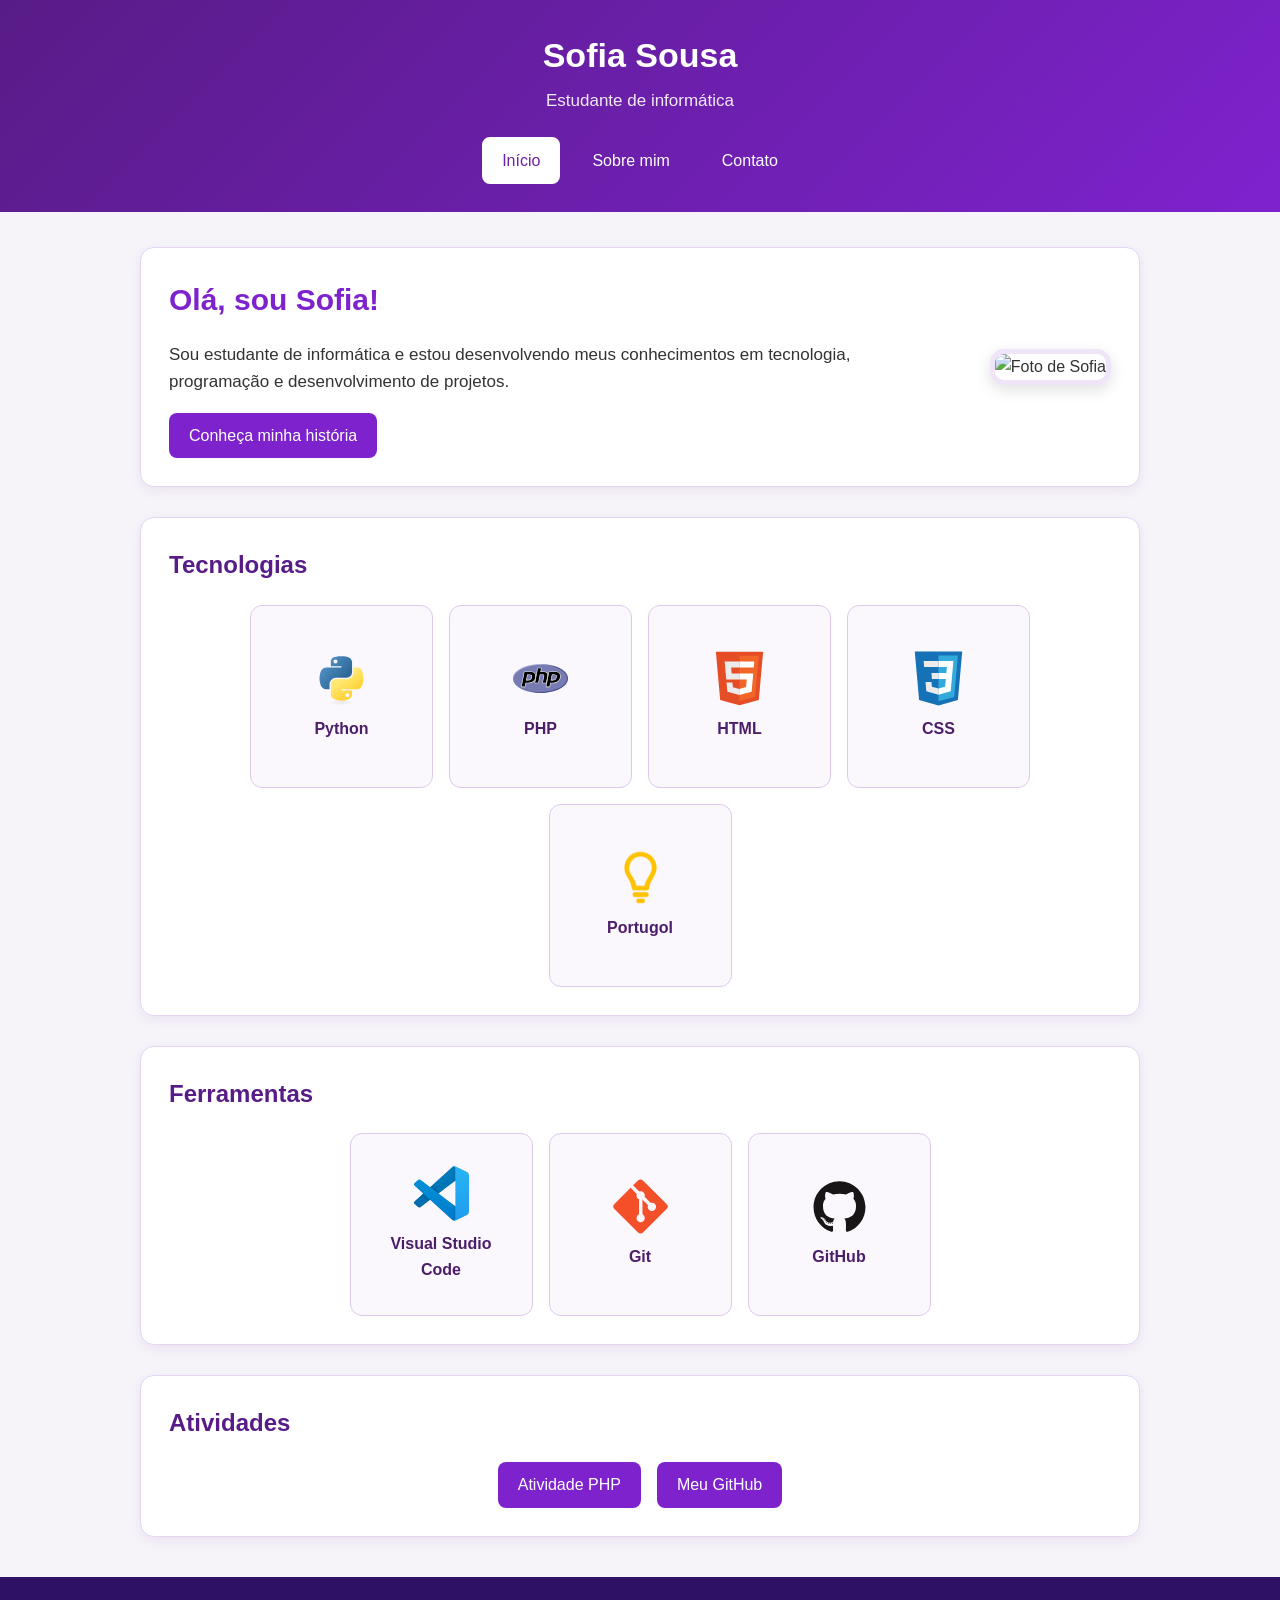
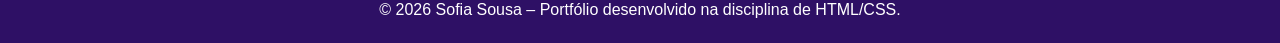
==== index.html @ a5044826 "commit 1" ====
<!DOCTYPE html>
<html lang="pt-BR">

<head>
    <meta charset="UTF-8">
    <title>Início - Sofia</title>
    <link rel="stylesheet" href="css/style.css">
</head>

<body>
    <header>
        <div class="cabecalho">
            <h1>Sofia Sousa</h1>
            <h2>Estudante de informática</h2>
        </div>

        <nav>
            <a href="index.html" class="ativo" aria-current="page">Início</a>
            <a href="sobre.html">Sobre mim</a>
            <a href="contato.html">Contato</a>
        </nav>
    </header>

    <main>
        <section class="introducao">
            <div>
                <h3>Olá, sou Sofia!</h3>
                <p>Sou estudante de informática e estou desenvolvendo meus conhecimentos em tecnologia,
                    programação e desenvolvimento de projetos.</p>
                <a class="botao" href="sobre.html">Conheça minha história</a>
            </div>

            <figure class="foto">
                <img src="https://i.postimg.cc/mDVMmvfG/Whats-App-Image-2026-09-27-at-16-20-35.jpg"
                    alt="Foto de Sofia" width="300" height="390">
            </figure>
        </section>

        <section>
            <h2>Tecnologias</h2>

            <div class="lista-cards">
                <div class="card tecnologia">
                    <img src="img/python.svg"
                        alt="Logo do Python">
                    <strong>Python</strong>
                </div>

                <div class="card tecnologia">
                    <img src="img/php.svg"
                        alt="Logo do PHP">
                    <strong>PHP</strong>
                </div>

                <div class="card tecnologia">
                    <img src="img/html5.svg"
                        alt="Logo do HTML5">
                    <strong>HTML</strong>
                </div>

                <div class="card tecnologia">
                    <img src="img/css3.svg"
                        alt="Logo do CSS3">
                    <strong>CSS</strong>
                </div>

                <div class="card tecnologia">
                    <img src="img/portugol.png"
                        alt="Logo do Portugol">
                    <strong>Portugol</strong>
                </div>
            </div>
        </section>

        <section>
            <h2>Ferramentas</h2>

            <div class="lista-cards">
                <div class="card tecnologia">
                    <img src="img/vscode.svg"
                        alt="Logo do Visual Studio Code">
                    <strong>Visual Studio Code</strong>
                </div>

                <div class="card tecnologia">
                    <img src="img/git.svg"
                        alt="Logo do Git">
                    <strong>Git</strong>
                </div>

                <div class="card tecnologia">
                    <img src="img/github.svg"
                        alt="Logo do GitHub">
                    <strong>GitHub</strong>
                </div>
            </div>
        </section>

        <section>
            <h2>Atividades</h2>
            <div class="lista-cards">
                <a class="botao" href="https://github.com/Sofqwz/php" target="_blank">Atividade PHP</a>
                <a class="botao" href="https://github.com/Sofqwz" target="_blank">Meu GitHub</a>
            </div>
        </section>
    </main>

    <footer>
        <p>© 2026 Sofia Sousa – Portfólio desenvolvido na disciplina de HTML/CSS.</p>
    </footer>
</body>

</html>
---- css/style.css ----
body {
    margin: 0;
    font-family: Arial, sans-serif;
    background-color: #f6f3f9;
    color: #333;
    line-height: 1.6;
}

a {
    text-decoration: none;
    color: #6b21a8;
}

header {
    background: linear-gradient(135deg, #581c87, #7e22ce);
    color: white;
    padding: 28px 20px;
    text-align: center;
}

.cabecalho h1 {
    margin: 0;
    font-size: 34px;
}

.cabecalho h2 {
    margin: 5px 0 0;
    font-size: 17px;
    font-weight: normal;
    opacity: 0.9;
}

nav {
    display: flex;
    justify-content: center;
    gap: 12px;
    margin-top: 22px;
    flex-wrap: wrap;
}

nav a {
    color: white;
    padding: 9px 18px;
    border: 2px solid transparent;
    border-radius: 8px;
    transition: 0.2s;
}

nav a:hover,
nav a.ativo {
    background-color: white;
    color: #6b21a8;
    border-color: white;
}

main {
    max-width: 1000px;
    margin: 35px auto;
    padding: 0 20px;
}

section {
    background-color: white;
    padding: 28px;
    margin-bottom: 30px;
    border: 1px solid #e5d5f2;
    border-radius: 14px;
    box-shadow: 0 4px 12px rgba(88, 28, 135, 0.07);
}

section h2 {
    color: #581c87;
    margin-top: 0;
    margin-bottom: 20px;
}

.introducao {
    display: flex;
    align-items: center;
    justify-content: space-between;
    gap: 35px;
    flex-wrap: wrap;
}

.introducao > div {
    flex: 1;
    min-width: 280px;
}

.introducao h3 {
    color: #7e22ce;
    font-size: 30px;
    margin: 0 0 10px;
}

.introducao p {
    font-size: 17px;
}

.foto {
    margin: 0;
}

.foto img {
    width: 300px;
    height: 390px;
    object-fit: cover;
    border-radius: 14px;
    border: 5px solid #f0e4f8;
    box-shadow: 0 5px 15px rgba(0, 0, 0, 0.12);
}

.lista-cards {
    display: flex;
    justify-content: center;
    gap: 16px;
    flex-wrap: wrap;
}

.card {
    background-color: #fbf8fd;
    border: 1px solid #dfc8ef;
    border-radius: 12px;
    padding: 18px;
    min-width: 135px;
    text-align: center;
    transition: 0.2s;
}

.card:hover {
    transform: translateY(-3px);
    border-color: #b77ad9;
    box-shadow: 0 5px 12px rgba(88, 28, 135, 0.10);
}

.tecnologia {
    width: 145px;
    min-height: 145px;
    display: flex;
    flex-direction: column;
    justify-content: center;
    align-items: center;
    gap: 10px;
}

.tecnologia img {
    width: 55px;
    height: 55px;
    object-fit: contain;
}

.tecnologia strong {
    color: #4c1d69;
}

.botao {
    display: inline-block;
    background-color: #7e22ce;
    color: white;
    padding: 10px 20px;
    border-radius: 8px;
    transition: 0.2s;
}

.botao:hover {
    background-color: #581c87;
    transform: translateY(-2px);
}

.apresentacao {
    display: flex;
    align-items: center;
    gap: 28px;
    flex-wrap: wrap;
}

.apresentacao > div:first-child {
    width: 100%;
}

.foto-sofia {
    margin: 0;
}

.foto-sofia img {
    width: 400px;
    max-width: 100%;
    height: 290px;
    object-fit: cover;
    border-radius: 14px;
    border: 5px solid #f0e4f8;
    box-shadow: 0 5px 15px rgba(0, 0, 0, 0.10);
}

.texto-apresentacao {
    flex: 1;
    min-width: 280px;
}

.texto-apresentacao p {
    text-align: justify;
    margin-top: 0;
    margin-bottom: 18px;
}

.contato-card {
    flex: 1;
    min-width: 250px;
}

.contato-card p {
    margin: 7px 0;
}

footer {
    background-color: #2e1065;
    color: white;
    text-align: center;
    padding: 20px 15px;
    margin-top: 40px;
}

footer p {
    margin: 0;
}
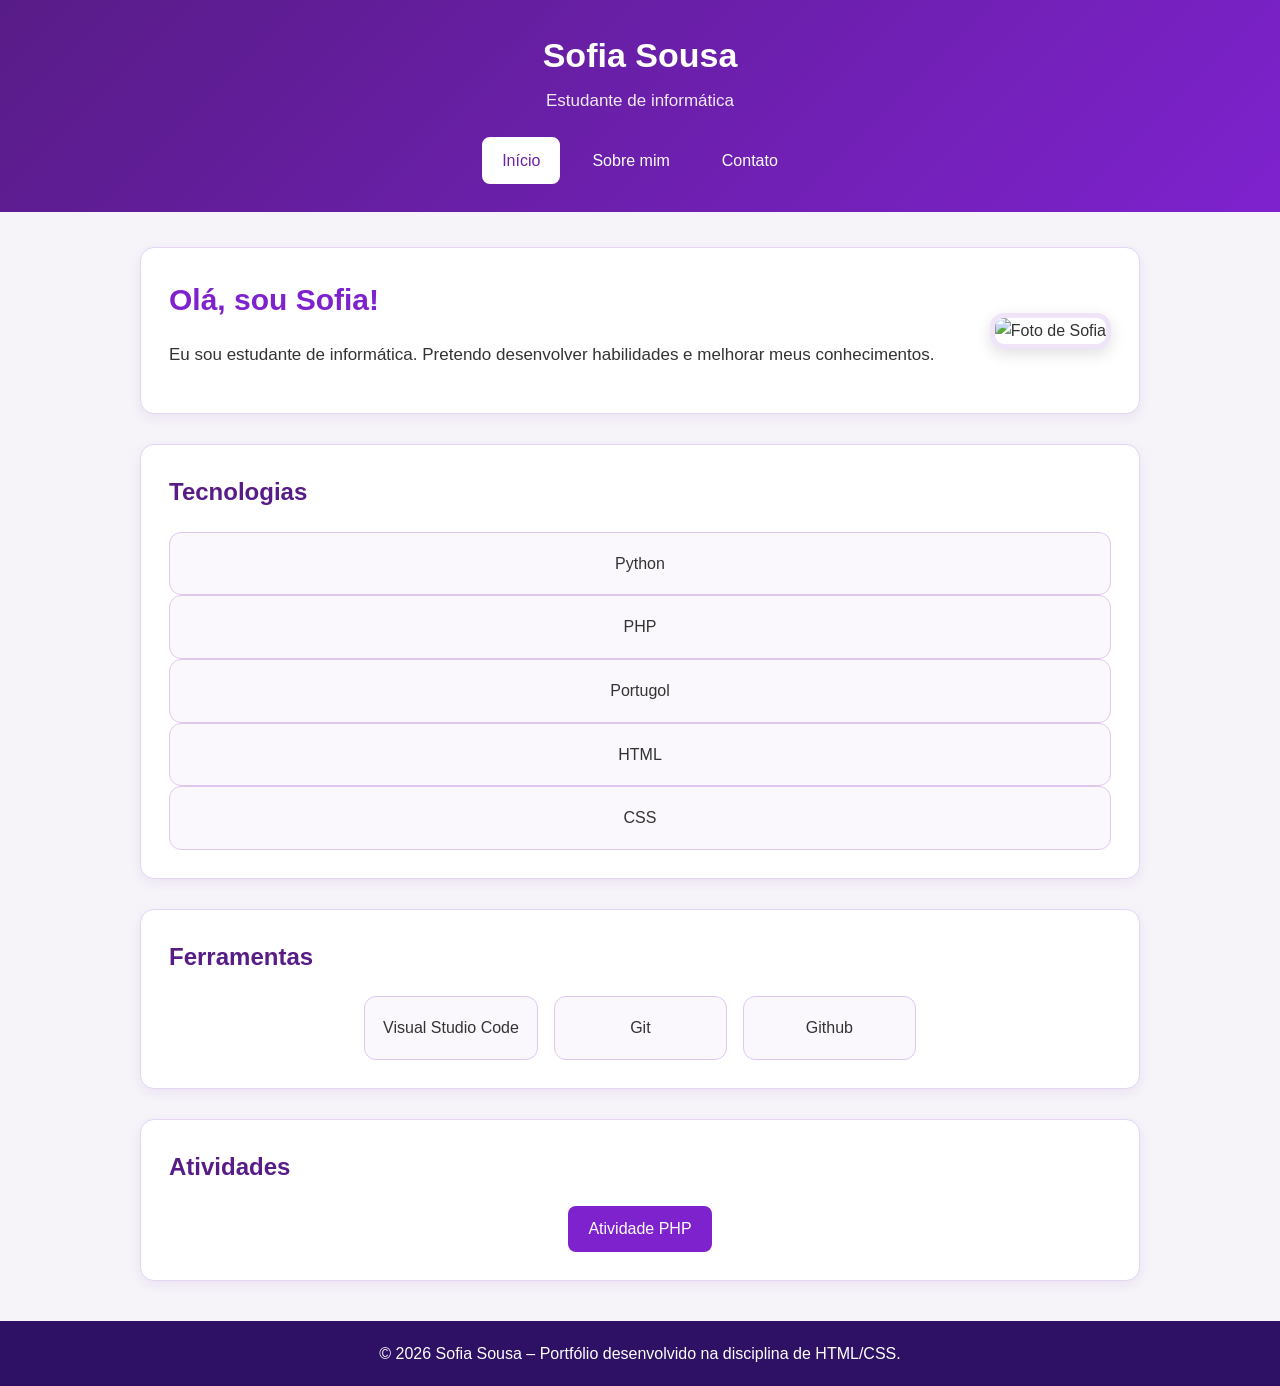
==== commit c3d41d67: "commit 2" ====
--- a/index.html
+++ b/index.html
@@ -1,113 +1,66 @@
-<!DOCTYPE html>
-<html lang="pt-BR">
-
-<head>
-    <meta charset="UTF-8">
-    <title>Início - Sofia</title>
-    <link rel="stylesheet" href="css/style.css">
-</head>
-
-<body>
-    <header>
-        <div class="cabecalho">
-            <h1>Sofia Sousa</h1>
-            <h2>Estudante de informática</h2>
-        </div>
-
-        <nav>
-            <a href="index.html" class="ativo" aria-current="page">Início</a>
-            <a href="sobre.html">Sobre mim</a>
-            <a href="contato.html">Contato</a>
-        </nav>
-    </header>
-
-    <main>
-        <section class="introducao">
-            <div>
-                <h3>Olá, sou Sofia!</h3>
-                <p>Sou estudante de informática e estou desenvolvendo meus conhecimentos em tecnologia,
-                    programação e desenvolvimento de projetos.</p>
-                <a class="botao" href="sobre.html">Conheça minha história</a>
-            </div>
-
-            <figure class="foto">
-                <img src="https://i.postimg.cc/mDVMmvfG/Whats-App-Image-2026-09-27-at-16-20-35.jpg"
-                    alt="Foto de Sofia" width="300" height="390">
-            </figure>
-        </section>
-
-        <section>
-            <h2>Tecnologias</h2>
-
-            <div class="lista-cards">
-                <div class="card tecnologia">
-                    <img src="img/python.svg"
-                        alt="Logo do Python">
-                    <strong>Python</strong>
-                </div>
-
-                <div class="card tecnologia">
-                    <img src="img/php.svg"
-                        alt="Logo do PHP">
-                    <strong>PHP</strong>
-                </div>
-
-                <div class="card tecnologia">
-                    <img src="img/html5.svg"
-                        alt="Logo do HTML5">
-                    <strong>HTML</strong>
-                </div>
-
-                <div class="card tecnologia">
-                    <img src="img/css3.svg"
-                        alt="Logo do CSS3">
-                    <strong>CSS</strong>
-                </div>
-
-                <div class="card tecnologia">
-                    <img src="img/portugol.png"
-                        alt="Logo do Portugol">
-                    <strong>Portugol</strong>
-                </div>
-            </div>
-        </section>
-
-        <section>
-            <h2>Ferramentas</h2>
-
-            <div class="lista-cards">
-                <div class="card tecnologia">
-                    <img src="img/vscode.svg"
-                        alt="Logo do Visual Studio Code">
-                    <strong>Visual Studio Code</strong>
-                </div>
-
-                <div class="card tecnologia">
-                    <img src="img/git.svg"
-                        alt="Logo do Git">
-                    <strong>Git</strong>
-                </div>
-
-                <div class="card tecnologia">
-                    <img src="img/github.svg"
-                        alt="Logo do GitHub">
-                    <strong>GitHub</strong>
-                </div>
-            </div>
-        </section>
-
-        <section>
-            <h2>Atividades</h2>
-            <div class="lista-cards">
-                <a class="botao" href="https://github.com/Sofqwz/php" target="_blank">Atividade PHP</a>
-                <a class="botao" href="https://github.com/Sofqwz" target="_blank">Meu GitHub</a>
-            </div>
-        </section>
-    </main>
-
-    <footer>
-        <p>© 2026 Sofia Sousa – Portfólio desenvolvido na disciplina de HTML/CSS.</p>
-    </footer>
-</body>
-
-</html>
+<!DOCTYPE html>
+<html lang="en">
+<head>
+    <meta charset="UTF-8">
+    <meta name="viewport" content="width=device-width, initial-scale=1.0">
+    <title>Início - Sofia</title>
+    <link rel="stylesheet" href="css/style.css">
+</head>
+<body>
+    <header>
+        <div class="cabecalho">
+            <h1>Sofia Sousa</h1>
+            <h2>Estudante de informática</h2>
+        </div>
+        <nav>
+            <a href="index.html" class="ativo" aria-current="page">Início</a>
+            <a href="sobre.html">Sobre mim</a>
+            <a href="contato.html">Contato</a>
+        </nav>
+    </header>   
+
+    <main>
+        <section class="introducao">
+
+                <div>
+                    <h3>Olá, sou Sofia!</h3>
+                    <p>Eu sou estudante de informática. Pretendo desenvolver habilidades e melhorar meus conhecimentos.</p>
+                </div>
+                <figure class="foto">
+                    <img src="https://i.postimg.cc/6Q4q8MKs/Whats-App-Image-2026-09-27-at-16-20-34-(1).jpg" alt="Foto de Sofia" width="300" height="420">
+                </figure>
+                
+            </section>
+
+            <section>
+                <h2>Tecnologias</h2>
+                <div class="lista-cards"></div>
+                    <div class="card"> Python </div>
+                    <div class="card"> PHP </div>   
+                    <div class="card"> Portugol </div>
+                    <div class="card"> HTML </div>
+                    <div class="card"> CSS </div>
+            </section>
+            <section>
+                <h2>Ferramentas</h2>
+                <div class="lista-cards">
+                    <div class="card"> Visual Studio Code</div>
+                    <div class="card"> Git </div>
+                    <div class="card"> Github </div>
+                </div>
+            </section>
+            <section>
+                <h2>Atividades</h2>
+                <div class="lista-cards">
+                    <a class="botao" href="https://github.com/Sofqwz/php"
+                        target="_blank"> Atividade PHP </a>
+                </div>
+            </section>
+
+    </main>
+
+    <footer>
+      <p>© 2026 Sofia Sousa – Portfólio desenvolvido na disciplina de HTML/CSS. </p>  
+    </footer>
+</body>
+</html>
--- a/css/style.css
+++ b/css/style.css
@@ -1,225 +1,225 @@
-body {
-    margin: 0;
-    font-family: Arial, sans-serif;
-    background-color: #f6f3f9;
-    color: #333;
-    line-height: 1.6;
-}
-
-a {
-    text-decoration: none;
-    color: #6b21a8;
-}
-
-header {
-    background: linear-gradient(135deg, #581c87, #7e22ce);
-    color: white;
-    padding: 28px 20px;
-    text-align: center;
-}
-
-.cabecalho h1 {
-    margin: 0;
-    font-size: 34px;
-}
-
-.cabecalho h2 {
-    margin: 5px 0 0;
-    font-size: 17px;
-    font-weight: normal;
-    opacity: 0.9;
-}
-
-nav {
-    display: flex;
-    justify-content: center;
-    gap: 12px;
-    margin-top: 22px;
-    flex-wrap: wrap;
-}
-
-nav a {
-    color: white;
-    padding: 9px 18px;
-    border: 2px solid transparent;
-    border-radius: 8px;
-    transition: 0.2s;
-}
-
-nav a:hover,
-nav a.ativo {
-    background-color: white;
-    color: #6b21a8;
-    border-color: white;
-}
-
-main {
-    max-width: 1000px;
-    margin: 35px auto;
-    padding: 0 20px;
-}
-
-section {
-    background-color: white;
-    padding: 28px;
-    margin-bottom: 30px;
-    border: 1px solid #e5d5f2;
-    border-radius: 14px;
-    box-shadow: 0 4px 12px rgba(88, 28, 135, 0.07);
-}
-
-section h2 {
-    color: #581c87;
-    margin-top: 0;
-    margin-bottom: 20px;
-}
-
-.introducao {
-    display: flex;
-    align-items: center;
-    justify-content: space-between;
-    gap: 35px;
-    flex-wrap: wrap;
-}
-
-.introducao > div {
-    flex: 1;
-    min-width: 280px;
-}
-
-.introducao h3 {
-    color: #7e22ce;
-    font-size: 30px;
-    margin: 0 0 10px;
-}
-
-.introducao p {
-    font-size: 17px;
-}
-
-.foto {
-    margin: 0;
-}
-
-.foto img {
-    width: 300px;
-    height: 390px;
-    object-fit: cover;
-    border-radius: 14px;
-    border: 5px solid #f0e4f8;
-    box-shadow: 0 5px 15px rgba(0, 0, 0, 0.12);
-}
-
-.lista-cards {
-    display: flex;
-    justify-content: center;
-    gap: 16px;
-    flex-wrap: wrap;
-}
-
-.card {
-    background-color: #fbf8fd;
-    border: 1px solid #dfc8ef;
-    border-radius: 12px;
-    padding: 18px;
-    min-width: 135px;
-    text-align: center;
-    transition: 0.2s;
-}
-
-.card:hover {
-    transform: translateY(-3px);
-    border-color: #b77ad9;
-    box-shadow: 0 5px 12px rgba(88, 28, 135, 0.10);
-}
-
-.tecnologia {
-    width: 145px;
-    min-height: 145px;
-    display: flex;
-    flex-direction: column;
-    justify-content: center;
-    align-items: center;
-    gap: 10px;
-}
-
-.tecnologia img {
-    width: 55px;
-    height: 55px;
-    object-fit: contain;
-}
-
-.tecnologia strong {
-    color: #4c1d69;
-}
-
-.botao {
-    display: inline-block;
-    background-color: #7e22ce;
-    color: white;
-    padding: 10px 20px;
-    border-radius: 8px;
-    transition: 0.2s;
-}
-
-.botao:hover {
-    background-color: #581c87;
-    transform: translateY(-2px);
-}
-
-.apresentacao {
-    display: flex;
-    align-items: center;
-    gap: 28px;
-    flex-wrap: wrap;
-}
-
-.apresentacao > div:first-child {
-    width: 100%;
-}
-
-.foto-sofia {
-    margin: 0;
-}
-
-.foto-sofia img {
-    width: 400px;
-    max-width: 100%;
-    height: 290px;
-    object-fit: cover;
-    border-radius: 14px;
-    border: 5px solid #f0e4f8;
-    box-shadow: 0 5px 15px rgba(0, 0, 0, 0.10);
-}
-
-.texto-apresentacao {
-    flex: 1;
-    min-width: 280px;
-}
-
-.texto-apresentacao p {
-    text-align: justify;
-    margin-top: 0;
-    margin-bottom: 18px;
-}
-
-.contato-card {
-    flex: 1;
-    min-width: 250px;
-}
-
-.contato-card p {
-    margin: 7px 0;
-}
-
-footer {
-    background-color: #2e1065;
-    color: white;
-    text-align: center;
-    padding: 20px 15px;
-    margin-top: 40px;
-}
-
-footer p {
-    margin: 0;
+body {
+    margin: 0;
+    font-family: Arial, sans-serif;
+    background-color: #f6f3f9;
+    color: #333;
+    line-height: 1.6;
+}
+
+a {
+    text-decoration: none;
+    color: #6b21a8;
+}
+
+header {
+    background: linear-gradient(135deg, #581c87, #7e22ce);
+    color: white;
+    padding: 28px 20px;
+    text-align: center;
+}
+
+.cabecalho h1 {
+    margin: 0;
+    font-size: 34px;
+}
+
+.cabecalho h2 {
+    margin: 5px 0 0;
+    font-size: 17px;
+    font-weight: normal;
+    opacity: 0.9;
+}
+
+nav {
+    display: flex;
+    justify-content: center;
+    gap: 12px;
+    margin-top: 22px;
+    flex-wrap: wrap;
+}
+
+nav a {
+    color: white;
+    padding: 9px 18px;
+    border: 2px solid transparent;
+    border-radius: 8px;
+    transition: 0.2s;
+}
+
+nav a:hover,
+nav a.ativo {
+    background-color: white;
+    color: #6b21a8;
+    border-color: white;
+}
+
+main {
+    max-width: 1000px;
+    margin: 35px auto;
+    padding: 0 20px;
+}
+
+section {
+    background-color: white;
+    padding: 28px;
+    margin-bottom: 30px;
+    border: 1px solid #e5d5f2;
+    border-radius: 14px;
+    box-shadow: 0 4px 12px rgba(88, 28, 135, 0.07);
+}
+
+section h2 {
+    color: #581c87;
+    margin-top: 0;
+    margin-bottom: 20px;
+}
+
+.introducao {
+    display: flex;
+    align-items: center;
+    justify-content: space-between;
+    gap: 35px;
+    flex-wrap: wrap;
+}
+
+.introducao > div {
+    flex: 1;
+    min-width: 280px;
+}
+
+.introducao h3 {
+    color: #7e22ce;
+    font-size: 30px;
+    margin: 0 0 10px;
+}
+
+.introducao p {
+    font-size: 17px;
+}
+
+.foto {
+    margin: 0;
+}
+
+.foto img {
+    width: 300px;
+    height: 390px;
+    object-fit: cover;
+    border-radius: 14px;
+    border: 5px solid #f0e4f8;
+    box-shadow: 0 5px 15px rgba(0, 0, 0, 0.12);
+}
+
+.lista-cards {
+    display: flex;
+    justify-content: center;
+    gap: 16px;
+    flex-wrap: wrap;
+}
+
+.card {
+    background-color: #fbf8fd;
+    border: 1px solid #dfc8ef;
+    border-radius: 12px;
+    padding: 18px;
+    min-width: 135px;
+    text-align: center;
+    transition: 0.2s;
+}
+
+.card:hover {
+    transform: translateY(-3px);
+    border-color: #b77ad9;
+    box-shadow: 0 5px 12px rgba(88, 28, 135, 0.10);
+}
+
+.tecnologia {
+    width: 145px;
+    min-height: 145px;
+    display: flex;
+    flex-direction: column;
+    justify-content: center;
+    align-items: center;
+    gap: 10px;
+}
+
+.tecnologia img {
+    width: 55px;
+    height: 55px;
+    object-fit: contain;
+}
+
+.tecnologia strong {
+    color: #4c1d69;
+}
+
+.botao {
+    display: inline-block;
+    background-color: #7e22ce;
+    color: white;
+    padding: 10px 20px;
+    border-radius: 8px;
+    transition: 0.2s;
+}
+
+.botao:hover {
+    background-color: #581c87;
+    transform: translateY(-2px);
+}
+
+.apresentacao {
+    display: flex;
+    align-items: center;
+    gap: 28px;
+    flex-wrap: wrap;
+}
+
+.apresentacao > div:first-child {
+    width: 100%;
+}
+
+.foto-sofia {
+    margin: 0;
+}
+
+.foto-sofia img {
+    width: 400px;
+    max-width: 100%;
+    height: 290px;
+    object-fit: cover;
+    border-radius: 14px;
+    border: 5px solid #f0e4f8;
+    box-shadow: 0 5px 15px rgba(0, 0, 0, 0.10);
+}
+
+.texto-apresentacao {
+    flex: 1;
+    min-width: 280px;
+}
+
+.texto-apresentacao p {
+    text-align: justify;
+    margin-top: 0;
+    margin-bottom: 18px;
+}
+
+.contato-card {
+    flex: 1;
+    min-width: 250px;
+}
+
+.contato-card p {
+    margin: 7px 0;
+}
+
+footer {
+    background-color: #2e1065;
+    color: white;
+    text-align: center;
+    padding: 20px 15px;
+    margin-top: 40px;
+}
+
+footer p {
+    margin: 0;
 }
